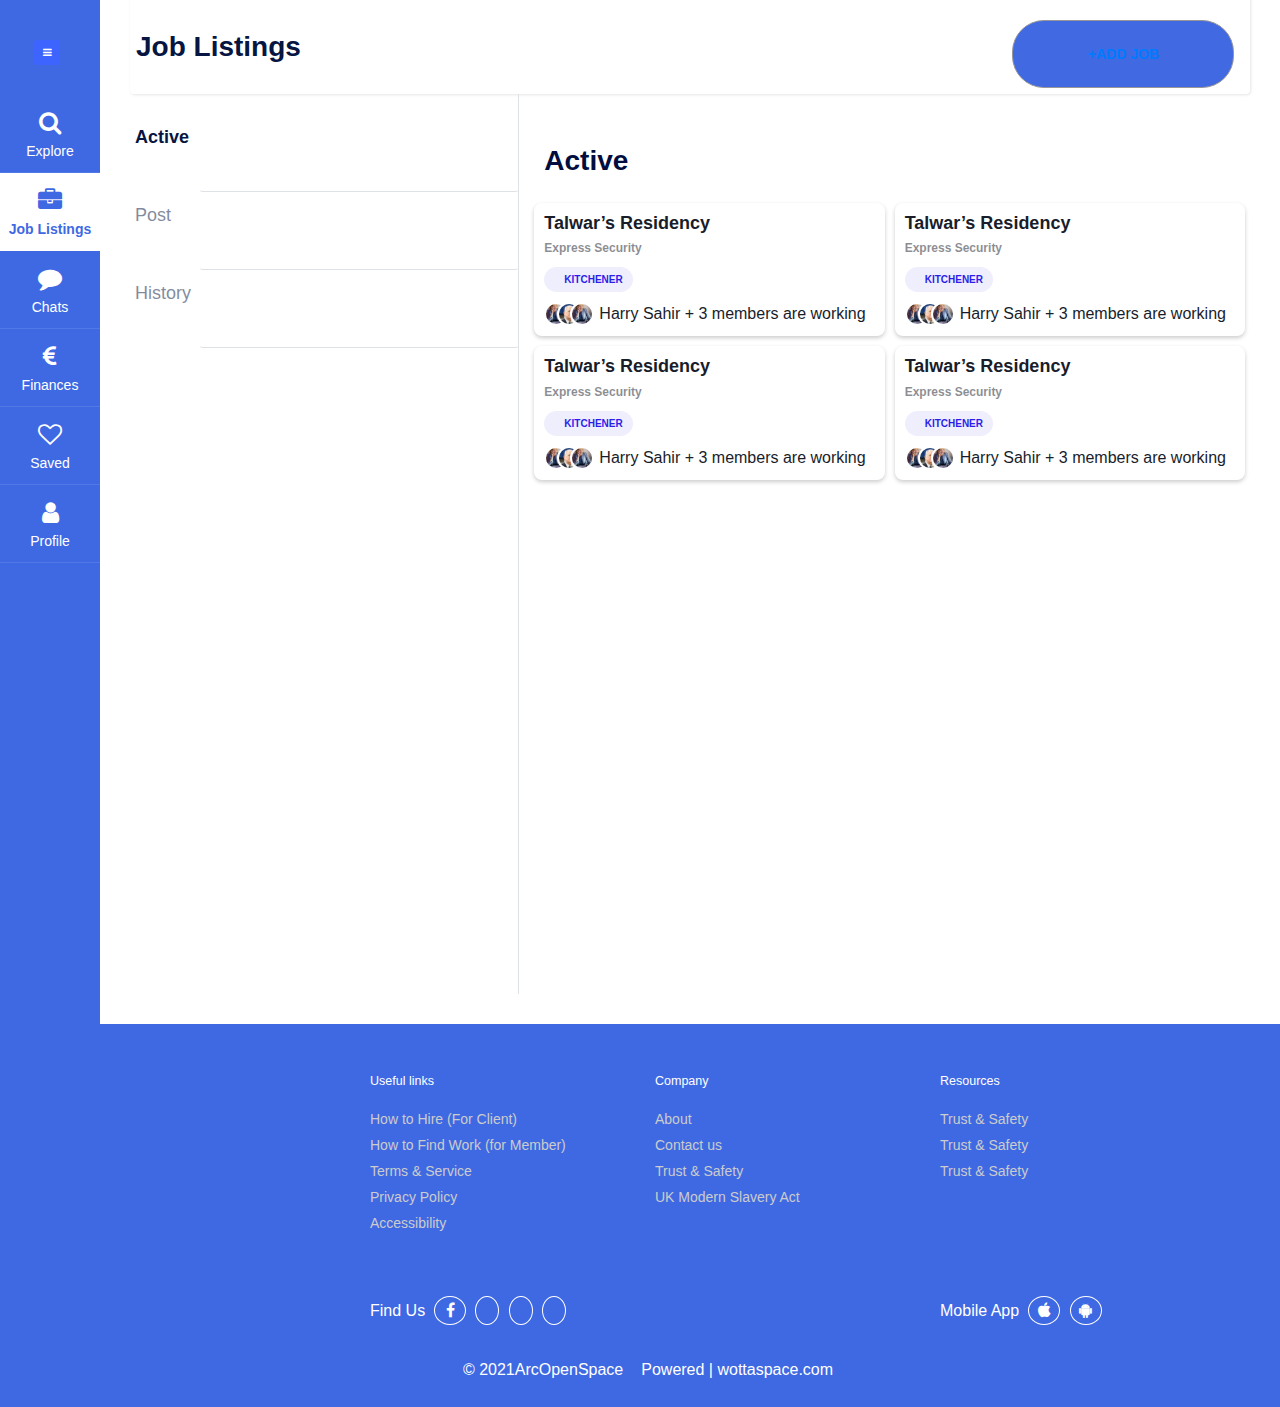
==== job-listings.html @ f81ceeb2 "Update and rename job-listings.html.html to job-listings.html" ====
<!DOCTYPE html>
<html lang="en">
  <head>
    <meta charset="utf-8" />
    <meta
      name="viewport"
      content="width=device-width, initial-scale=1, shrink-to-fit=no"
    />
    <title>Job Listings</title>

    <!-- Font awesome link -->
    <script
      src="https://kit.fontawesome.com/98e9736744.js"
      crossorigin="anonymous"
    ></script>
    <!-- Font awesome link -->

    <link
      rel="stylesheet"
      href="https://stackpath.bootstrapcdn.com/font-awesome/4.7.0/css/font-awesome.min.css"
    />
    <link rel="stylesheet" href="css/bootstrap.css" >
    <link rel="stylesheet" href="css/custom.css">
    <link rel="stylesheet" href="css/responsiveness.css">

    <link rel="stylesheet" href="css/joblisting.css" />

    <!-- Scrollbar Custom CSS -->
    <link
      rel="stylesheet"
      href="https://cdnjs.cloudflare.com/ajax/libs/malihu-custom-scrollbar-plugin/3.1.5/jquery.mCustomScrollbar.min.css"
    />
    <!-- Scrollbar Custom CSS -->

    <!-- Bootstrap CSS CDN -->
    <link
      rel="stylesheet"
      href="https://maxcdn.bootstrapcdn.com/bootstrap/3.3.7/css/bootstrap.min.css"
    />
    <!-- Bootstrap CSS CDN -->

    <!-- CAROUSEL CDN LINKS -->
    <link
      rel="stylesheet"
      href="https://stackpath.bootstrapcdn.com/bootstrap/4.1.0/css/bootstrap.min.css"
    />
    <link
      rel="stylesheet"
      href="https://stackpath.bootstrapcdn.com/font-awesome/4.7.0/css/font-awesome.min.css"
    />

    <script src="https://code.jquery.com/jquery-3.3.1.slim.min.js"></script>
    <script src="https://cdnjs.cloudflare.com/ajax/libs/popper.js/1.14.0/umd/popper.min.js"></script>
    <script src="https://stackpath.bootstrapcdn.com/bootstrap/4.1.0/js/bootstrap.min.js"></script>
    <!-- END CAROUSEL CDN LINKS -->
  </head>
  <body>
    <div class="wrapper d-flex align-items-stretch">
      <nav id="sidebar" class="active">
        <h3>
          <a href="" class="logo">
            <img src="images/Arc-Open-Space-App-logo.png" alt="" width="170"
          /></a>
        </h3>
        <!-- <h3><a href="#" class="logo"><img src="Arc-Open-Space-App-logo.png" alt="" width="170"></a> </h3>  -->

        <button
          style="margin-top: 35px"
          type="button"
          id="sidebarCollapse"
          class="btn btn-primary"
        >
          <i class="fa fa-bars"></i>
          <span class="sr-only">Toggle Menu</span>
        </button>
        <ul class="list-unstyled components mb-5">
          <li>
            <a class="nav-link" href="index.html"
              ><span><i class="fa fa-search"></i></span>Explore</a
            >
          </li>

          <li class="active">
            <a nav-link href="job-listings.html"
              ><span><i class="fa fa-briefcase"></i></span>Job Listings</a
            >
          </li>

          <li>
            <a nav-link href="#"
              ><span><i class="fa fa-comment" aria-hidden="true"></i></span
              >Chats</a
            >
          </li>

          <li>
            <a nav-link href="finances.html"
              ><span><i class="fa fa-eur" aria-hidden="true"></i></span
              >Finances</a
            >
          </li>

          <li>
            <a nav-link href="#"
              ><span><i class="fa fa-heart-o" aria-hidden="true"></i></span
              >Saved</a
            >
          </li>

          <li>
            <a nav-link href="#"
              ><span><i class="fa fa-user"></i></span>Profile</a
            >
          </li>
        </ul>
        <!-- <div class="footer">
        <p>
          Copyright &copy;
          <script>
            document.write(new Date().getFullYear());
          </script>
          All rights reserved |
          <i class="icon-heart" aria-hidden="true"></i> by
          <a href="" target="_blank"></a>
        </p>
      </div> -->
      </nav>

      <div id="content" class="p-4 p-md-5">
        <nav style=" margin-top: -40px;" class="navbar navbar-expand-lg navbar-light">
          <div class="container-fluid">

            <h2
              style="
                color: #061541;
                margin-left: -20px;
                margin-right: 80px;
                font-weight: 700;
                font-size: 28px;
                margin-top: 15px;
              "
            >
              Job Listings
            </h2>
            
          <button
          class="btn btn-primary d-inline-block d-lg-none ml-auto"
          type="button"
          
          data-toggle="collapse"
          data-target="#navbarSupportedContent"
          aria-controls="navbarSupportedContent"
          aria-expanded="false"
          aria-label="Toggle navigation"
        >
          <i class="fa fa-bars"></i>
        </button>
            
            <div class="collapse navbar-collapse" id="navbarSupportedContent">



              <ul class="nav navbar-nav ml-auto">
                
               <button type="button" class="finance-btn"><a href="page-10.html">+ADD JOB</a></button>

              </ul>
            </div>
          </div>
        </nav>

        <div class="bg-white pt-0">
          <div class="container-fluid">
            <div class="row">
              <div class="col-md-4 gutter-right_sect">
                <div
                  class="nav flex-column nav-pills"
                  id="v-pills-tab"
                  role="tablist"
                  aria-orientation="vertical"
                >
                  <a
                    class="nav-link linklist active"
                    id="v-pills-active-tab"
                    data-toggle="pill"
                    href="#v-pills-active"
                    role="tab"
                    aria-controls="v-pills-active"
                    aria-selected="true"
                  >
                    <span class="txt-1">Active</span>
                  </a>

                  <a
                    class="nav-link linklist"
                    id="v-pills-post-tab"
                    data-toggle="pill"
                    href="#v-pills-post"
                    role="tab"
                    aria-controls="v-pills-post"
                    aria-selected="false"
                  >
                    <span class="txt-2">Post</span>
                  </a>

                  <a
                    class="nav-link linklist"
                    id="v-pills-history-tab"
                    data-toggle="pill"
                    href="#v-pills-history"
                    role="tab"
                    aria-controls="v-pills-history"
                    aria-selected="false"
                  >
                    <span class="txt-3">History</span>
                  </a>
                </div>
              </div>

              <div class="col-md-8 gutter-left_sect">
                <div class="rightSect pt-5">
                  <div class="tab-content" id="v-pills-tabContent">
                    <div
                      class="tab-pane active"
                      id="v-pills-active"
                      role="tabpanel"
                      aria-labelledby="v-pills-active-tab"
                    >
                      <section style="margin-top: 20px">
                        <h2 style="margin-bottom: 20px">Active</h2>

                        <div class="row">
                          <div class="member-column member-column-2 column-left col-sm-6">
                            <div class="unpaid-card-2">
                              <div class="member-row">
                                <h4>Talwar’s Residency</h4>
                              </div>
                              <div class="member-row contract-row">
                                <p class="txt">Express Security</p>
                              </div>
                              <div class="member-row contract-row">
                                <p class="member-location-p">
                                  <span class="member-location"
                                    ><i class="fas fa-map-marker-alt"></i></span
                                  >KITCHENER
                                </p>
                              </div>

                              <div class="member-row">
                                <div class="member-photo">
                                  <div
                                    class="member-photo-1"
                                    style="background-image: url('images/member-1.jpg')"
                                  ></div>
                                  <div
                                    class="member-photo-2"
                                    style="
                                      background-image: url('images/member-2.jpg');
                                    "
                                  ></div>
                                  <div
                                    class="member-photo-3"
                                    style="background-image: url('images/member-1.jpg')"
                                  ></div>

                                  <div class="member-photo">
                                    <p>Harry Sahir + 3 members are working</p>
                                  </div>
                                </div>
                              </div>
                            </div>
                          </div>

                          <div class="member-column member-column-2 column-right col-sm-6">
                            <div class="unpaid-card-2">
                              <div class="member-row">
                                <h4>Talwar’s Residency</h4>
                              </div>
                              <div class="member-row contract-row">
                                <p class="txt">Express Security</p>
                              </div>
                              <div class="member-row contract-row">
                                <p class="member-location-p">
                                  <span class="member-location"
                                    ><i class="fas fa-map-marker-alt"></i></span
                                  >KITCHENER
                                </p>
                              </div>

                              <div class="member-row">
                                <div class="member-photo">
                                  <div
                                    class="member-photo-1"
                                    style="background-image: url('images/member-1.jpg')"
                                  ></div>
                                  <div
                                    class="member-photo-2"
                                    style="
                                      background-image: url('images/member-2.jpg');
                                    "
                                  ></div>
                                  <div
                                    class="member-photo-3"
                                    style="background-image: url('images/member-1.jpg')"
                                  ></div>

                                  <div class="member-photo">
                                    <p>Harry Sahir + 3 members are working</p>
                                  </div>
                                </div>
                              </div>
                            </div>
                          </div>
                        </div>
                      </section>

                      <section style="margin-top: 0px">
                        <div class="row">
                          <div class="member-column member-column-2 column-left col-sm-6">
                            <div class="unpaid-card-2">
                              <div class="member-row">
                                <h4>Talwar’s Residency</h4>
                              </div>
                              <div class="member-row contract-row">
                                <p class="txt">Express Security</p>
                              </div>
                              <div class="member-row contract-row">
                                <p class="member-location-p">
                                  <span class="member-location"
                                    ><i class="fas fa-map-marker-alt"></i></span
                                  >KITCHENER
                                </p>
                              </div>

                              <div class="member-row">
                                <div class="member-photo">
                                  <div
                                    class="member-photo-1"
                                    style="background-image: url('images/member-1.jpg')"
                                  ></div>
                                  <div
                                    class="member-photo-2"
                                    style="
                                      background-image: url('images/member-2.jpg');
                                    "
                                  ></div>
                                  <div
                                    class="member-photo-3"
                                    style="background-image: url('images/member-1.jpg')"
                                  ></div>

                                  <div class="member-photo">
                                    <p>Harry Sahir + 3 members are working</p>
                                  </div>
                                </div>
                              </div>
                            </div>
                          </div>

                          <div class="member-column member-column-2 column-right col-sm-6">
                            <div class="unpaid-card-2">
                              <div class="member-row">
                                <h4>Talwar’s Residency</h4>
                              </div>
                              <div class="member-row contract-row">
                                <p class="txt">Express Security</p>
                              </div>
                              <div class="member-row contract-row">
                                <p class="member-location-p">
                                  <span class="member-location"
                                    ><i class="fas fa-map-marker-alt"></i></span
                                  >KITCHENER
                                </p>
                              </div>

                              <div class="member-row">
                                <div class="member-photo">
                                  <div
                                    class="member-photo-1"
                                    style="background-image: url('images/member-1.jpg')"
                                  ></div>
                                  <div
                                    class="member-photo-2"
                                    style="
                                      background-image: url('images/member-2.jpg');
                                    "
                                  ></div>
                                  <div
                                    class="member-photo-3"
                                    style="background-image: url('images/member-1.jpg')"
                                  ></div>

                                  <div class="member-photo">
                                    <p>Harry Sahir + 3 members are working</p>
                                  </div>
                                </div>
                              </div>
                            </div>
                          </div>
                        </div>
                      </section>
                    </div>
                    <div
                      class="tab-pane"
                      id="v-pills-post"
                      role="tabpanel"
                      aria-labelledby="v-pills-post-tab"
                    >
                      <section style="margin-top: 20px">
                        <h2 style="margin-bottom: 20px">Post</h2>

                        <div class="row">
                          <div class="member-column member-column-2  col-sm-6">
                            <div class="unpaid-card-2">
                              <div class="member-row">
                                <h4>Talwar’s Residency</h4>
                              </div>
                              <div class="member-row contract-row">
                                <p class="txt">Express Security</p>
                              </div>
                              <div
                                id="member-row"
                                class="member-row contract-row"
                              >
                                <p class="member-location-p">
                                  <span class="member-location"
                                    ><i class="fas fa-map-marker-alt"></i></span
                                  >KITCHENER
                                </p>

                                <p class="member-clock-p">
                                  <span class="member-clock"
                                    ><i class="fas fa-clock"></i></span
                                  >7 DAYS LEFT
                                </p>
                              </div>

                              <div class="member-row">
                                <div class="member-photo">
                                  <div
                                    class="member-photo-1"
                                    style="background-image: url('images/member-1.jpg')"
                                  ></div>
                                  <div
                                    class="member-photo-2"
                                    style="
                                      background-image: url('images/member-2.jpg');
                                    "
                                  ></div>
                                  <div
                                    class="member-photo-3"
                                    style="background-image: url('images/member-1.jpg')"
                                  ></div>

                                  <div class="member-photo">
                                    <p>Harry Sahir + 3 members are working</p>
                                  </div>
                                </div>
                              </div>
                            </div>
                          </div>

                          <div class="member-column member-column-2  col-sm-6">
                            <div class="unpaid-card-2">
                              <div class="member-row">
                                <h4>Talwar’s Residency</h4>
                              </div>
                              <div class="member-row contract-row">
                                <p class="txt">Express Security</p>
                              </div>
                              <div
                                id="member-row"
                                class="member-row contract-row"
                              >
                                <p class="member-location-p">
                                  <span class="member-location"
                                    ><i class="fas fa-map-marker-alt"></i></span
                                  >KITCHENER
                                </p>

                                <p class="member-clock-p">
                                  <span class="member-clock"
                                    ><i class="fas fa-clock"></i></span
                                  >7 DAYS LEFT
                                </p>
                              </div>

                              <div class="member-row">
                                <div class="member-photo">
                                  <div
                                    class="member-photo-1"
                                    style="background-image: url('images/member-1.jpg')"
                                  ></div>
                                  <div
                                    class="member-photo-2"
                                    style="
                                      background-image: url('images/member-2.jpg');
                                    "
                                  ></div>
                                  <div
                                    class="member-photo-3"
                                    style="background-image: url('images/member-1.jpg')"
                                  ></div>

                                  <div class="member-photo">
                                    <p>Harry Sahir + 3 members are working</p>
                                  </div>
                                </div>
                              </div>
                            </div>
                          </div>
                        </div>
                      </section>

                      <section style="margin-top: 0px">
                        <div class="row">
                          <div class="member-column member-column-2 col-sm-6">
                            <div class="unpaid-card-2">
                              <div class="member-row">
                                <h4>Talwar’s Residency</h4>
                              </div>
                              <div class="member-row contract-row">
                                <p class="txt">Express Security</p>
                              </div>
                              <div
                                id="member-row"
                                class="member-row contract-row"
                              >
                                <p class="member-location-p">
                                  <span class="member-location"
                                    ><i class="fas fa-map-marker-alt"></i></span
                                  >KITCHENER
                                </p>

                                <p class="member-clock-p">
                                  <span class="member-clock"
                                    ><i class="fas fa-clock"></i></span
                                  >7 DAYS LEFT
                                </p>
                              </div>

                              <div class="member-row">
                                <div class="member-photo">
                                  <div
                                    class="member-photo-1"
                                    style="background-image: url('images/member-1.jpg')"
                                  ></div>
                                  <div
                                    class="member-photo-2"
                                    style="
                                      background-image: url('images/member-2.jpg');
                                    "
                                  ></div>
                                  <div
                                    class="member-photo-3"
                                    style="background-image: url('images/member-1.jpg')"
                                  ></div>

                                  <div class="member-photo">
                                    <p>Harry Sahir + 3 members are working</p>
                                  </div>
                                </div>
                              </div>
                            </div>
                          </div>

                          <div class="member-column member-column-2 col-sm-6">
                            <div class="unpaid-card-2">
                              <div class="member-row">
                                <h4>Talwar’s Residency</h4>
                              </div>
                              <div class="member-row contract-row">
                                <p class="txt">Express Security</p>
                              </div>
                              <div
                                id="member-row"
                                class="member-row contract-row"
                              >
                                <p class="member-location-p">
                                  <span class="member-location"
                                    ><i class="fas fa-map-marker-alt"></i></span
                                  >KITCHENER
                                </p>

                                <p class="member-clock-p">
                                  <span class="member-clock"
                                    ><i class="fas fa-clock"></i></span
                                  >7 DAYS LEFT
                                </p>
                              </div>

                              <div class="member-row">
                                <div class="member-photo">
                                  <div
                                    class="member-photo-1"
                                    style="background-image: url('images/member-1.jpg')"
                                  ></div>
                                  <div
                                    class="member-photo-2"
                                    style="
                                      background-image: url('images/member-2.jpg');
                                    "
                                  ></div>
                                  <div
                                    class="member-photo-3"
                                    style="background-image: url('images/member-1.jpg')"
                                  ></div>

                                  <div class="member-photo">
                                    <p>Harry Sahir + 3 members are working</p>
                                  </div>
                                </div>
                              </div>
                            </div>
                          </div>
                        </div>
                      </section>
                    </div>
                    <div
                      class="tab-pane"
                      id="v-pills-history"
                      role="tabpanel"
                      aria-labelledby="v-pills-history-tab"
                    >
                      <section style="margin-top: 20px">
                        <h2 style="margin-bottom: 20px">History</h2>

                        <div class="row">
                          <div class="member-column member-column-2 col-sm-6">
                            <div class="unpaid-card-2">
                              <div class="member-row contract-row">
                                <p class="txt-completed">COMPLETED</p>
                              </div>
                              <div class="member-row">
                                <h4>Talwar’s Residency</h4>
                                <p class="txt-money">£440</p>
                              </div>
                              <div class="member-row contract-row">
                                <p class="txt">Express Security</p>
                              </div>
                              <div
                                id="member-row"
                                class="member-row contract-row"
                              >
                                <p class="member-location-p">
                                  <span class="member-location"
                                    ><i class="fas fa-map-marker-alt"></i></span
                                  >KITCHENER
                                </p>
                              </div>

                              <div class="member-row">
                                <div class="member-photo">
                                  <div
                                    class="member-photo-1"
                                    style="background-image: url('images/member-1.jpg')"
                                  ></div>
                                  <div
                                    class="member-photo-2"
                                    style="
                                      background-image: url('images/member-2.jpg');
                                    "
                                  ></div>
                                  <div
                                    class="member-photo-3"
                                    style="background-image: url('images/member-1.jpg')"
                                  ></div>

                                  <div class="member-photo">
                                    <p>Harry Sahir + 3 members are working</p>
                                  </div>
                                </div>
                              </div>
                            </div>
                          </div>

                          <div class="member-column member-column-2 col-sm-6">
                            <div class="unpaid-card-2">
                              <div class="member-row contract-row">
                                <p class="txt-completed">COMPLETED</p>
                              </div>
                              <div class="member-row">
                                <h4>Talwar’s Residency</h4>
                                <p class="txt-money">£440</p>
                              </div>
                              <div class="member-row contract-row">
                                <p class="txt">Express Security</p>
                              </div>
                              <div
                                id="member-row"
                                class="member-row contract-row"
                              >
                                <p class="member-location-p">
                                  <span class="member-location"
                                    ><i class="fas fa-map-marker-alt"></i></span
                                  >KITCHENER
                                </p>
                              </div>

                              <div class="member-row">
                                <div class="member-photo">
                                  <div
                                    class="member-photo-1"
                                    style="background-image: url('images/member-1.jpg')"
                                  ></div>
                                  <div
                                    class="member-photo-2"
                                    style="
                                      background-image: url('images/member-2.jpg');
                                    "
                                  ></div>
                                  <div
                                    class="member-photo-3"
                                    style="background-image: url('images/member-1.jpg')"
                                  ></div>

                                  <div class="member-photo">
                                    <p>Harry Sahir + 3 members are working</p>
                                  </div>
                                </div>
                              </div>
                            </div>
                          </div>
                        </div>
                      </section>

                      <section style="margin-top: 0px">
                        <div class="row">
                          <div class="member-column member-column-2 col-sm-6">
                            <div class="unpaid-card-2">
                              <div class="member-row contract-row">
                                <p class="txt-completed">COMPLETED</p>
                              </div>
                              <div class="member-row">
                                <h4>Talwar’s Residency</h4>
                                <p class="txt-money">£440</p>
                              </div>
                              <div class="member-row contract-row">
                                <p class="txt">Express Security</p>
                              </div>
                              <div
                                id="member-row"
                                class="member-row contract-row"
                              >
                                <p class="member-location-p">
                                  <span class="member-location"
                                    ><i class="fas fa-map-marker-alt"></i></span
                                  >KITCHENER
                                </p>
                              </div>

                              <div class="member-row">
                                <div class="member-photo">
                                  <div
                                    class="member-photo-1"
                                    style="background-image: url('images/member-1.jpg')"
                                  ></div>
                                  <div
                                    class="member-photo-2"
                                    style="
                                      background-image: url('images/member-2.jpg');
                                    "
                                  ></div>
                                  <div
                                    class="member-photo-3"
                                    style="background-image: url('images/member-1.jpg')"
                                  ></div>

                                  <div class="member-photo">
                                    <p>Harry Sahir + 3 members are working</p>
                                  </div>
                                </div>
                              </div>
                            </div>
                          </div>

                          <div class="member-column member-column-2 col-sm-6">
                            <div class="unpaid-card-2">
                              <div class="member-row contract-row">
                                <p class="txt-completed">COMPLETED</p>
                              </div>
                              <div class="member-row">
                                <h4>Talwar’s Residency</h4>
                                <p class="txt-money">£440</p>
                              </div>
                              <div class="member-row contract-row">
                                <p class="txt">Express Security</p>
                              </div>
                              <div
                                id="member-row"
                                class="member-row contract-row"
                              >
                                <p class="member-location-p">
                                  <span class="member-location"
                                    ><i class="fas fa-map-marker-alt"></i></span
                                  >KITCHENER
                                </p>
                              </div>

                              <div class="member-row">
                                <div class="member-photo">
                                  <div
                                    class="member-photo-1"
                                    style="background-image: url('images/member-1.jpg')"
                                  ></div>
                                  <div
                                    class="member-photo-2"
                                    style="
                                      background-image: url('images/member-2.jpg');
                                    "
                                  ></div>
                                  <div
                                    class="member-photo-3"
                                    style="background-image: url('images/member-1.jpg')"
                                  ></div>

                                  <div class="member-photo">
                                    <p>Harry Sahir + 3 members are working</p>
                                  </div>
                                </div>
                              </div>
                            </div>
                          </div>
                        </div>
                      </section>
                    </div>
                  </div>
                </div>
              </div>
            </div>
          </div>
        </div>
      </div>
    </div>

    <!--footer starts from here-->
    <footer class="footer">
      <div class="container bottom_border mb-5">
        <div class="row">
          <div class="col-sm-3"></div>

          <div class="col-sm-3">
            <!-- <div class="col-sm-4 col-md col-6 col"> -->
            <h5 class="headin5_amrc col_white_amrc pt2">Useful links</h5>
            <!--headin5_amrc-->
            <ul class="footer_ul_amrc">
              <li><a href="#">How to Hire (For Client)</a></li>
              <li><a href="#">How to Find Work (for Member)</a></li>
              <li><a href="#">Terms & Service</a></li>
              <li><a href="#">Privacy Policy</a></li>
              <li><a href="#">Accessibility</a></li>
            </ul>
            <!--footer_ul_amrc ends here-->
          </div>

          <div class="col-sm-3">
            <!-- <div class="col-sm-4 col-md col-6 col"> -->
            <h5 class="headin5_amrc col_white_amrc pt2">Company</h5>
            <!--headin5_amrc-->
            <ul class="footer_ul_amrc">
              <li><a href="#">About</a></li>
              <li>
                <a href="#">Contact us</a>
              </li>
              <li><a href="#">Trust & Safety</a></li>
              <li><a href="#">UK Modern Slavery Act</a></li>
            </ul>
            <!--footer_ul_amrc ends here-->
          </div>

          <div class="col-sm-3">
            <!-- <div class="col-sm-4 col-md col-12 col"> -->
            <h5 class="headin5_amrc col_white_amrc pt2">Resources</h5>
            <!--headin5_amrc ends here-->

            <ul class="footer_ul_amrc">
              <li><a href="#">Trust & Safety</a></li>

              <li><a href="#">Trust & Safety</a></li>
              <li><a href="#">Trust & Safety</a></li>
            </ul>
            <!--footer_ul2_amrc ends here-->
          </div>
        </div>
      </div>

      <div class="container bottom_border">
        <div class="row">
          <div class="col-sm-3"></div>
          <!-- <div class="footer-flex "> -->
          <div class="col-sm-3">
            <!-- <h5 class="headin5_amrc col_white_amrc pt2">Find Us</h5> -->

            <ul class="social_footer_ul_amrc">
              <li>Find Us</li>
              <li>
                <a href="#"><i class="fa fa-facebook-f"></i></a>
              </li>
              <li>
                <a href="#"><i class="fab fa-twitter"></i></a>
              </li>
              <li>
                <a href="#"><i class="fab fa-linkedin"></i></a>
              </li>
              <li>
                <a href="#"><i class="fab fa-instagram"></i></a>
              </li>
            </ul>
            <!--foote_bottom_ul_amrc ends here-->
          </div>

          <div class="col-sm-3">
            <!-- <h5 class="headin5_amrc col_white_amrc pt2">Company</h5>

        <ul class="social_footer_ul">
          <li> Mobile App
          </li>
            <li><a href="#"><i class="fa fa-apple"></i></a></li>
            <li><a href="#"><i class="fa fa-android"></i></a></li>
          </ul> -->
          </div>

          <div class="col-sm-3">
            <!-- <h5 class="headin5_amrc col_white_amrc pt2">Mobile App</h5> -->

            <ul class="social_footer_ul_amrc">
              <li>Mobile App</li>
              <li>
                <a href="#"><i class="fa fa-apple"></i></a>
              </li>
              <li>
                <a href="#"><i class="fa fa-android"></i></a>
              </li>
            </ul>
          </div>

          <!-- </div> -->

          <!--social_footer_ul ends here-->
        </div>
      </div>

      <div class="container">
        <!--foote_bottom_ul_amrc ends here-->

        <ul class="social_footer_ul">
          <li>© 2021ArcOpenSpace</li>
          <li>
            <a href="wottaspace.com"> Powered | wottaspace.com </a>
          </li>
          <li>
            <a href="wottaspace.com"
              ><img src="Arc-Open-Space-App-logo.png" alt="" width="170"
            /></a>
          </li>
        </ul>
        <!--social_footer_ul ends here-->
      </div>
    </footer>

    <script src="js/jquery.min.js"></script>
    <script src="js/popper.js"></script>
    <script src="js/bootstrap.min.js"></script>
    <script src="js/script.js"></script>
  </body>
</html>
---- css/custom.css ----
/* General styles */

body {
  background: #fafafa;
  font-family: -apple-system, BlinkMacSystemFont, "Segoe UI", "Roboto", "Oxygen",
    "Ubuntu", "Cantarell", "Fira Sans", "Droid Sans", "Helvetica Neue",
    sans-serif;
}

#sidebar ul.components {
  margin-top: 120px;
}

#sidebar.active ul {
  margin-top: 30px;
}

#sidebar ul li a:hover {
  color: #3f69e3 !important;
  background: #fff !important;
}

.logo {
  position: absolute;
  left: 0px;
  top: 24px;
  visibility: hidden;
  transition: opacity 0.45s ease-in-out;
}

#sidebar button {
  float: right;
  margin-right: 6px;
}

#sidebar.active button {
  float: none !important;
}

#content.active {
  width: 100%;
}

.top-btn {
  border-radius: 5px;
  border: none;
  padding: 5px 10px;
  color: #c0c2c8;
  background-color: #fff;
  box-shadow: 0 4px 8px 0 #f1f1f1;
  font-size: 1.3em;
}

.top-btn > span {
  margin-right: 8px;
}

.search-input {
  border-radius: 20px;
  border: 1px solid #e3e9fa;
  width: 400px;
  padding: 5px;
  outline: none;
  color: #c0c2c8;
  background-color: #fff;
  margin-left: 150px !important;
}

.search-input {
  padding-left: 40px;
  font-size: 1.3em;
}

.input-list {
  position: relative;
}

.input-list i {
  position: absolute;
  left: 160px;
  top: 8px;
  font-size: 16px;
  color: #c0c2c8;
}

/* ----------------------------------------------- 
            COLUMN STYLING
------------------------------------------------ */

/* Float four columns side by side */
.column {
  float: left;
  width: 25%;
  padding: 0 10px;
}

/* Remove extra left and right margins, due to padding */
.row {
  margin: 0 -5px;
}

/* Clear floats after the columns */
.row:after {
  content: "";
  display: table;
  clear: both;
}

/* Style the cards */
.card {
  color: white;
  box-shadow: 0 4px 8px 0 rgba(0, 0, 0, 0.2);
  padding: 10px;
  border-radius: 10px !important;
}

.card-2 {
  border-radius: 8px;
  box-shadow: 0 4px 8px 0 rgba(0, 0, 0, 0.1);
  background-color: #fff;
  padding: 10px;
  display: flex;
  justify-content: space-between;
  align-items: center;
}

.card-bg-1 {
  background-size: cover;
  background-position: center;
  background-blend-mode: multiply;
  color: transparent;
  /* transition: all 0.3s ease; */
  margin-right: 10px;
}

.column-2,
.column-3 {
  float: left;
  width: 30%;
  padding: 10px 10px;
}

.txt {
  font-size: 10px;
  color: #191d2a;
  font-weight: 700;
  opacity: 50%;
  text-align: left;
}

.box-images {
  border-radius: 50px;
  margin-right: 10px;
}

.btn-card-1 {
  border-radius: 15px;
  border: none;
  width: 98px;
  padding: 5px 0;
  color: white;
  font-size: 10px;
  margin-left: auto;
  background-color: #7c19cb;
}

.btn-card-2 {
  border-radius: 15px;
  border: none;
  width: 98px;
  padding: 5px 0;
  color: white;
  font-size: 10px;
  background-color: #ff72a2;
  display: block;
  margin-left: auto;
}

.btn-card-3 {
  border-radius: 15px;
  border: none;
  width: 98px;
  padding: 5px 0;
  color: white;
  font-size: 10px;
  background-color: #72bfff;
  display: block;
  margin-left: auto;
}

.btn-card-4 {
  border-radius: 15px;
  border: none;
  width: 98px;
  padding: 5px 0;
  color: white;
  font-size: 10px;
  background-color: #ff9c72;
  display: block;
  margin-left: auto;
}

.card-2-btn {
  border-radius: 50px;
  padding: 5px 8px;
  border: 1px solid #c0c2c8;
  color: #c0c2c8;
}

.card-details i {
  font-size: 10px;
  color: #ffbc53;
}

.card-details .no-fill {
  color: #c0c2c8;
}

.card-profile {
  display: flex;
  align-items: center;
}

.card-2 .para-txt {
  color: #8c8e94;
  font-size: 12px;
  margin-bottom: 0;
}

.card-2 p .span-txt {
  font-size: 12px;
  color: #3f69e3;
  font-weight: 600;
}

.card-profile .card-details p {
  margin-bottom: 0;
  font-weight: 700;
  font-size: 16px;
}

.card-location-p {
  text-transform: uppercase;
  font-size: 10px;
  margin-bottom: 40px;
}

.card-details > p,
.card-location-p {
  color: white;
}

.card-2 .card-profile .card-details p {
  font-size: 16px;
  color: #191d2a;
  font-weight: 700;
}

.card-location {
  margin-right: 15px;
  font-size: 10px;
}

.profile-photo {
  border-radius: 50%;
  height: 40px;
  width: 40px;
  background-size: cover;
  background-position: center;
  background-blend-mode: multiply;
  color: transparent;
  /* transition: all 0.3s ease; */
  margin-right: 10px;
}



/* Modal styles for filter and location button starts */

.modal {
  overflow: auto !important;
}

.modal-contents {
  background: #4169e205;
}

.modal-header {
  display: flex !important;
  justify-content: space-between !important;
  flex-direction: row-reverse !important;
  margin-top: 20px;
  border-bottom: none !important;
}

.modal-header .modal-title {
  color: #1a1e2b;
  font-weight: 700;
  font-size: 20px;
}

.modal-header #filterModalLongTitle {
  margin-left: -250px !important;
}

.modal-header #locationModalLongTitle {
  margin-left: -200px !important;
}

.modal-header #close {
  color: #1a1e2b !important;
  margin-top: -8px !important;
  margin-left: -230px !important;
  width: 11.41px;
  height: 19.89px;
  font-size: 30px;
}

.modal-header .close {
  color: #1a1e2b !important;
  margin-top: -8px !important;
  margin-left: -280px !important;
  width: 11.41px;
  height: 19.89px;
  font-size: 30px;
}

.modal-p {
  margin-top: 20px;
  font-weight: 700;
  color: #191d2a;
  font-size: 10px;
  opacity: 50%;
  text-transform: uppercase;
}

.modal-icons {
  display: flex;
  margin-top: 8px;
}

.modal-icons input[type="checkbox"] {
  margin-right: 5px;
  cursor: pointer;
}
.modal-icons i {
  font-size: 10px;
  color: #ffbc53;
  margin-top: 5px;
  padding-right: 5px;
}

.modal-icons .no-fill {
  font-size: 10px;
  color: #000000;
  opacity: 20%;
}

.modal-icons span {
  margin-top: -2px;
  font-size: 16px;
  color: #191d2a;
  font-weight: 400;
}

.explore-modal-input {
  border-radius: 20px;
  border: 1px solid #e3e9fa;
  width: 360px;
  height: 48px;
  outline: none;
  color: #191d2a;
  opacity: 50%;
  background-color: #fff;
  padding-left: 60px;
  padding-top: 16px;
  padding-bottom: 16px;
  font-size: 16px;
  margin-top: 24px;
}

.modal-input {
  position: relative;
}

.modal-input i {
  position: absolute;
  left: 40px;
  top: 40px;
  font-size: 18px;
  color: #191d2a;
  opacity: 50%;
}

#modal-filter-button {
  margin-top: 100px;
  margin-bottom: 16px;
  background-color: #f5f7fd;
}

#modal-location-button {
  margin-top: 16px;
  margin-bottom: 16px;
  background-color: #f5f7fd;
}

.btn-done {
  background-color: #f5f7fd;
  box-shadow: 0 2px 4px 0 #00000023;
  color: #4169e2;
  border: 1px solid #4169e2;
  border-radius: 24px;
  padding: 16px 142.5px 15px 142.5px;
  font-size: 12px;
  font-weight: 700;
  margin-top: 10px;
  letter-spacing: 2px;
}

/* Modal styles for filter and location button ends */

/* Responsive columns */
@media screen and (max-width: 800px) {
  .column {
    width: 100%;
    display: inline;
    margin-bottom: 20px;
  }
}

/*footer styes*/

.col_white_amrc {
  color: #fff;
}
footer {
  width: 100%;
  background-color: #3f69e3;
  min-height: 250px;
  padding: 10px 0px 25px 0px;
  /* display: block; */
}
.pt2 {
  padding-top: 40px;
  margin-bottom: 20px;
}
footer p {
  font-size: 13px;
  color: #ccc;
  padding-bottom: 0px;
  margin-bottom: 8px;
}
.mb10 {
  padding-bottom: 15px;
}
.footer_ul_amrc {
  margin: 0px;
  list-style-type: none;
  font-size: 14px;
  padding: 0px 0px 10px 0px;
}
.footer_ul_amrc li {
  padding: 0px 0px 5px 0px;
}
.footer_ul_amrc li a {
  color: #ccc;
}
.footer_ul_amrc li a:hover {
  color: #fff;
  text-decoration: none;
}
.fleft {
  float: left;
}
.padding-right {
  padding-right: 10px;
}

.footer_ul2_amrc {
  margin: 0px;
  list-style-type: none;
  padding: 0px;
}
.footer_ul2_amrc li p {
  display: table;
}
.footer_ul2_amrc li a:hover {
  text-decoration: none;
}
.footer_ul2_amrc li i {
  margin-top: 5px;
}

/* .bottom_border {
  border-bottom: 1px solid #ccc;
  padding-bottom: 20px;
} */
.foote_bottom_ul_amrc {
  list-style-type: none;
  padding: 0px;
  display: table;
  margin-top: 10px;
  margin-right: auto;
  margin-bottom: 10px;
  margin-left: auto;
}
.foote_bottom_ul_amrc li {
  display: inline;
}
.foote_bottom_ul_amrc li a {
  color: #999;
  margin: 0 12px;
}
/* ---------------- */
.social_footer_ul_1 {
  display: table;
  margin: 15px 0 0 0;
  list-style-type: none;
}

.social_footer_ul_1 li {
  padding-left: 2px;
  padding-top: 10px;
  float: left;
}

.social_footer_ul_1 li a {
  color: #fff;
  border: 1px solid #fff;
  padding: 8px;
  border-radius: 50%;
}

.social_footer_ul_1 li a i {
  font-size: 1.8em;
}
/* --------------- */

.social_footer_ul {
  display: table;
  margin: 15px auto 0 auto;
  list-style-type: none;
}
.social_footer_ul li {
  color: #fff;
  font-size: 16px;
  padding-left: 10px;
  padding-top: 10px;
  float: left;
}
.social_footer_ul li a {
  color: #fff;
  padding: 8px;
}
.social_footer_ul li i {
  width: 20px;
  height: 20px;
  text-align: center;
}

/* ----------------- */

.footer-flex {
  display: flex;
  justify-content: space-between;
  margin-top: 10px;
}

.social_footer_ul_amrc {
  margin: 0px;
  list-style-type: none;
  font-size: 14px;
  padding: 0px 0px 10px 0px;
  margin-top: 20px;
}
.social_footer_ul_amrc li {
  display: inline;
  color: #fff;
  font-size: 16px;
  padding: 10px 0px 0px 0px;
  margin-right: 5px;
}
.social_footer_ul_amrc li a {
  border: 1px solid #fff;
  padding: 5px;
  border-radius: 50%;
  color: #fff;
}
.social_footer_ul_amrc li a:hover {
  color: #fff;
  text-decoration: none;
}

.social_footer_ul_amrc li i {
  width: 20px;
  height: 20px;
  text-align: center;
}
---- css/responsiveness.css ----
/* ====================GENERAL======================== */

@media (min-width: 1025px) and (max-width: 1280px) {
  
  /* CSS */
  
}

/* 
  #Device = Tablets, Ipads (portrait)
  #Screen = B/w 768px to 1024px
*/

@media (min-width: 768px) and (max-width: 1023px) {
  
  #sidebar ul li.active > a {
    font-size: 12px;
    font-weight: bold;
    background: #fff;
    color: #3f69e3;
  }
  #sidebar .logo {
    display: none;
  }

  
}

/* 
  #Device = Tablets, Ipads (landscape)
  #Screen = B/w 768px to 1024px
*/

@media (min-width: 768px) and (max-width: 1024px) and (orientation: landscape) {
  
  /* #sidebar ul li.active > a {
    font-size: 14px;
    font-weight: bold;
    background: #fff;
    color: #3f69e3;
  }
  #sidebar .logo {
    display: none;
  }
  */
} 

/* 
  #Device = Low Resolution Tablets, Mobiles (Landscape)
  #Screen = B/w 481px to 767px
*/

@media (min-width: 481px) and (max-width: 767px) {
  
  #sidebar ul li.active > a {
    font-size: 12px;
    font-weight: bold;
    background: #fff;
    color: #3f69e3;
  }
  #sidebar .logo {
    display: none;
  }
  
}

/* 
  #Device = Most of the Smartphones Mobiles (Portrait)
  #Screen = B/w 320px to 479px
*/

@media (min-width: 320px) and (max-width: 480px) {
  
  #sidebar ul li.active > a {
    font-size: 12px;
    font-weight: bold;
    background: #fff;
    color: #3f69e3;
  }
  #sidebar .logo {
    display: none;
  }

  
}

@media (min-width: 320px) and (max-width: 360px) {
    
  #sidebar ul li.active > a {
    font-size: 12px;
    font-weight: bold;
    background: #fff;
    color: #3f69e3;
  }
  #sidebar .logo {
    display: none;
  }

}

@media (min-width: 200px) and (max-width: 280px) {
  #sidebar ul li.active > a {
    font-size: 12px;
    font-weight: bold;
    background: #fff;
    color: #3f69e3;
  }
  #sidebar .logo {
    display: none;
  }

}


/* =========================EXPLORE PAGE============================== */

/*  #Device = Desktops #Screen = 1281px to higher resolution desktops */
@media (min-width: 1281px) {
  
    /* CSS */
    
  }
  
  /*  #Device = Laptops, Desktops #Screen = B/w 1025px to 1280px */
  @media (min-width: 1025px) and (max-width: 1280px) {
  
  }
  
  
  
  /* #Device = Tablets, I-pads (portrait) #Screen = B/w 768px to 1024px */
  @media (min-width: 768px) and (max-width: 1024px) {
    
  
    .collapse ul {
      padding-left: 5px;
    }
  
    .top-btn {
      /* margin-top: 5px;
      margin-bottom: 5px; */
      margin-right: -5px;
    }
  
    .search-input {
  
      margin-left: 0px !important;
      margin-right: 0px !important;
      width: 300px !important;
    }
  
    .search-input {
      padding-left: 40px;
      font-size: 1.3em;
    }
  
    .input-list {
      position: relative;
    }
  
    .input-list i {
      position: absolute;
      left: 15px;
      top: 8px;
      font-size: 16px;
      color: #c0c2c8;
    }
   
     /* Responsiveness for Modal styles = filter and location */
  
     .explore-modal-input {
     width: 200px !important;
     height: 48px;
     margin-left: -12px;
   }
   .modal-header #locationModalLongTitle {
     margin-left: -20px !important;
   }
   .modal-header #close {
     margin-left: -50px !important;
   }
   .modal-header #filterModalLongTitle {
     margin-left: -70px !important;
   }
   .modal-header .close {
     margin-left: -100px !important;
   }
   
   .btn-done {
    padding: 16px 71.5px 15px 71.5px;
  }
  }
  
  
  
  /*  #Device = Tablets, I-pads (landscape)  #Screen = B/w 768px to 1024px */
  @media (min-width: 768px) and (max-width: 1024px) and (orientation: landscape) {
    
  
  
    .collapse ul {
      padding-left: 5px;
    }
  
    .top-btn {
      margin-top: 5px;
      margin-bottom: 5px;
      margin-right: 0px;
    }
  
    .search-input {
      margin-left: 0px !important;
      margin-right: 0px !important;
      width: 380px !important;
    }
  
    .search-input {
      padding-left: 40px;
      font-size: 1.3em;
    }
  
    .input-list {
      position: relative;
    }
  
    .input-list i {
      position: absolute;
      left: 15px;
      top: 8px;
      font-size: 16px;
      color: #c0c2c8;
    }
   
     /* Responsiveness for Modal styles = filter and location starts */
  
     .explore-modal-input {
      width: 230px !important;
      height: 48px;
    }
    .modal-header #locationModalLongTitle {
      margin-left: -80px !important;
    }
    .modal-header #close {
      margin-left: -120px !important;
    }
    .modal-header #filterModalLongTitle {
      margin-left: -100px !important;
    }
    .modal-header .close {
      margin-left: -120px !important;
    }
    
    
  }
  
  
  
  /* #Device = Low Resolution Tablets, Mobiles (Landscape)   #Screen = B/w 481px to 767px */
  @media (min-width: 481px) and (max-width: 767px) {
    
  
  
    .collapse ul {
      padding-left: 5px;
    }
  
    .top-btn {
      margin-top: 5px;
      margin-bottom: 5px;
      margin-right: 0px;
    }
  
    .search-input {
      margin-left: 0px !important;
      margin-right: 0px !important;
      width: 280px !important;
    }
  
    .search-input {
      padding-left: 40px;
      font-size: 1.3em;
    }
  
    .input-list {
      position: relative;
    }
  
    .input-list i {
      position: absolute;
      left: 15px;
      top: 8px;
      font-size: 16px;
      color: #c0c2c8;
    }
  
     /* Responsiveness for Modal styles = filter and location */
  
     .explore-modal-input {
      width: 340px !important;
      height: 48px;
    }
    .modal-header #locationModalLongTitle {
      margin-left: -200px !important;
    }
    .modal-header #close {
      margin-left: -230px !important;
    }
    .modal-header #filterModalLongTitle {
      margin-left: -240px !important;
    }
    .modal-header .close {
      margin-left: -280px !important;
    }
    
   
    
  }
  
  
  /* #Device = Most of the Smartphones Mobiles (Portrait)  #Screen = B/w 320px to 479px */
  @media (min-width: 320px) and (max-width: 480px) {
    
  
    .collapse ul {
      padding-left: 5px;
    }
  
    .top-btn {
      margin-top: 5px;
      margin-bottom: 5px;
      margin-right: 0px;
    }
  
    .search-input {
      margin-left: 0px !important;
      margin-right: 0px !important;
      width: 280px !important;
    }
  
    .search-input {
      padding-left: 40px;
      font-size: 1.3em;
    }
  
    .input-list {
      position: relative;
    }
  
    .input-list i {
      position: absolute;
      left: 15px;
      top: 8px;
      font-size: 16px;
      color: #c0c2c8;
    }
  
  
    /* Responsiveness for Modal styles = filter and location */
  
    .explore-modal-input {
      width: 300px !important;
      height: 48px;
    }
    .modal-header #locationModalLongTitle {
      margin-left: -120px !important;
    }
    .modal-header #close {
      margin-left: -180px !important;
    }
    .modal-header #filterModalLongTitle {
      margin-left: -180px !important;
    }
    .modal-header .close {
      margin-left: -210px !important;
    }
    
  }
  
  
  /* #Devices = Most of the Smartphones Mobiles (Portrait)  #Screen = B/w 320px to 479px */
  @media (min-width: 320px) and (max-width: 360px) {
  
    .collapse ul {
      padding-left: 5px;
    }
  
    .top-btn {
      margin-top: 5px;
      margin-bottom: 5px;
      margin-right: 0px;
    }
  
    .search-input {
      margin-left: 0px !important;
      margin-right: 0px !important;
      width: 280px !important;
    }
  
    .search-input {
      padding-left: 40px;
      font-size: 1.3em;
    }
  
    .input-list {
      position: relative;
    }
  
    .input-list i {
      position: absolute;
      left: 15px;
      top: 8px;
      font-size: 16px;
      color: #c0c2c8;
    }
  
  
    /* Responsiveness for Modal styles = filter and location */
  
    .explore-modal-input {
      width: 280px !important;
      height: 48px;
      margin-left: -10px;
    }
    .modal-header #locationModalLongTitle {
      margin-left: -120px !important;
    }
    .modal-header #close {
      margin-left: -180px !important;
    }
    .modal-header #filterModalLongTitle {
      margin-left: -180px !important;
    }
    .modal-header .close {
      margin-left: -210px !important;
    }
    
  }
  
  /* #Devices = Most of the Smartphones Mobiles (Portrait)  #Screen = B/w 200px to 280px */
  @media (min-width: 200px) and (max-width: 280px) {
  
    .collapse ul {
      padding-left: 5px;
    }
  
    .top-btn {
      margin-top: 5px;
      margin-bottom: 5px;
      margin-right: 0px;
    }
  
    .search-input {
      margin-left: 0px !important;
      margin-right: 0px !important;
      width: 200px !important;
    }
  
    .search-input {
      padding-left: 40px;
      font-size: 1.3em;
    }
  
    .input-list {
      position: relative;
    }
  
    .input-list i {
      position: absolute;
      left: 15px;
      top: 8px;
      font-size: 16px;
      color: #c0c2c8;
    }
  
  
    /* Responsiveness for Modal styles = filter and location */
  
    .explore-modal-input {
      width: 200px !important;
      height: 48px;
      margin-left: -10px;
    }
    .modal-header #locationModalLongTitle {
      margin-left: -80px !important;
    }
    .modal-header #close {
      margin-left: -120px !important;
    }
    .modal-header #filterModalLongTitle {
      margin-left: -80px !important;
    }
    .modal-header .close {
      margin-left: -120px !important;
    }
  
    .btn-done {
      padding: 8px 71.5px 7.5px 71.5px;
    }
  }


/* =========================JOB LISTING PAGE============================== */

@media (min-width: 1025px) and (max-width: 1280px) {
  
    /* CSS */
    
  }
  
  /* 
    #Device = Tablets, Ipads (portrait)
    #Screen = B/w 768px to 1024px
  */
  
  @media (min-width: 768px) and (max-width: 1024px) {
    
    .navbar h2{
      margin-left: 0 !important;

    }
    
    .finance-btn{
      margin-left: -5px;
    }
    
  }
  
  /* 
    #Device = Tablets, Ipads (landscape)
    #Screen = B/w 768px to 1024px
  */
  
  @media (min-width: 768px) and (max-width: 1024px) and (orientation: landscape) {
    
    .navbar h2{
      margin-left: 0 !important;
    }
    .finance-btn{
      margin-left: -5px;
    }
  }
  
  /* 
    #Device = Low Resolution Tablets, Mobiles (Landscape)
    #Screen = B/w 481px to 767px
  */
  
  @media (min-width: 481px) and (max-width: 767px) {
    
    .navbar h2{
      margin-left: 0 !important;
    }
    
    .finance-btn{
      padding: 23px 37px 22px 37.5px;
      width: 300px;
      margin-left: 5px;
      margin-top: 0px !important;
    }
  
  }
  
  /* 
    #Device = Most of the Smartphones Mobiles (Portrait)
    #Screen = B/w 320px to 479px
  */
  
  @media (min-width: 320px) and (max-width: 480px) {

    .navbar h2{
      margin-left: 0 !important;
    }

    .finance-btn{
      padding: 12.5px 37px 11px 37.5px;
      width: 300px;
      margin-top: 0px !important;
    }
  
    
  }

  /* #Devices = Most of the Smartphones Mobiles (Portrait)  #Screen = B/w 320px to 479px */
  @media (min-width: 200px) and (max-width: 280px) {
    .navbar h2{
      margin-left: 0 !important;
      font-size: 22px !important;

    }

    .finance-btn{
      padding: 12.5px 37px 11px 37.5px !important;
      width: 200px;
      margin-top: 0px !important;
    }
  
  }
---- css/joblisting.css ----
.finance-btn {
  background-color: #4169E2;
  border-radius: 32px;
  border: 1px solid #979797;
  padding: 23px 74px 22px 75px;
  color: #fff;
  font-size: 14px;
  font-weight: 700;
  margin-top: 24px;
  margin-right: -25px;
}

/* Tab Styles */

.nav-pills .nav-link.active,
.nav-pills .show > .nav-link {
  background-color: #ffffff2d !important;
}

#v-pills-tab .linklist {
  position: relative !important;
  padding: 20px 0px 40px !important;
  border-bottom: 1px solid #dee2e6;
  display: inline-block;
  margin-left: 55px !important;
  margin-right: -30px;
  margin-top: -10px;
}

#v-pills-tab .linklist span {
  margin-left: -65px;
}

#v-pills-tab .linklist span.txt-2, #v-pills-tab .linklist span.txt-3 {
    color: #061541;
      font-size: 18px;
      opacity: 0.5;
    }


#v-pills-tab .linklist span.txt-1 {
  color: #061541;
  font-weight: 700;
  font-size: 18px;
}



/* Tab styles Ends */

.rightSect {
  border-left: 1px solid #dee2e6;
  padding-left: 25px;
  min-height: 100vh;
  margin-top: -20px;
}

.rightSect h2 {
  font-size: 28px;
  font-weight: 600;
  color: #010d3f;
}

.gutter-right_sect {
  padding-right: 0px;
  padding-left: 0px;
}

.gutter-left_sect {
  padding-left: 0;
}



.member-column {
  float: left;
  width: 25%;
  padding: 5px 0px;
}

.member-column-2 {
  float: left;
  width: 30%;
  padding: 5px 5px;
}



.unpaid-card-2 {
  box-shadow: 0 2px 4px 0 rgba(0, 0, 0, 0.2);
  background-color: #fff;
  padding: 10px;
  border-radius: 8px;
  margin: 0 -10px;

}

.member-row {
  display: flex;
  justify-content: space-between;
}

#member-row {
  display: flex;
  justify-content: flex-start;
}

.member-row-txt {
  font-size: 10px;
  color: #191d2a;
  font-weight: 700;
  opacity: 50%;
  text-align: left;
}

.member-row .txt-money {
  font-size: 14px;
  color: #191d2a;
  font-weight: 600;
}

.member-row .txt-completed {
  font-size: 10px;
  color: #46be00;
  font-weight: 700;
}

.contract-row > .txt {
  color: #191d2a;
  font-size: 12px;
  opacity: 50%;
}

.member-row h4 {
  color: #191d2a;
  font-weight: 700;
  font-size: 18px;
}

.member-details p {
  font-weight: bold;
  color: #1a1e2b;
}

.member-details i {
  font-size: 10px;
  color: #ffbd52;
}

.member-details .no-fill {
  color: black;
}

.member-details > p {
  margin-bottom: 0;
}

.member-row .div-invoice {
  margin-top: 10px;
}

.member-row .member-invoice {
  font-size: 12px;
  color: #4169e2;
}

.member-clock-p {
  background-color: #ea961d13;

  border-radius: 16px;
  /* opacity: 10%; */
  padding: 5px 10px;
  margin-left: 10px;
}

.member-row > .member-clock-p {
  font-size: 10px;
  color: #ea961d;
  text-transform: uppercase;
  font-weight: 700;
}

.contract-row .member-clock-p > .member-clock {
  margin-right: 10px;
}

.member-photo {
  /* background-color: rgb(187, 10, 10); */
  /* bottom: 50px;
    position: absolute; */
  display: flex;
  align-items: center;
}

.member-location-p {
  background-color: #2b1ee813;

  border-radius: 16px;
  /* opacity: 10%; */
  padding: 5px 10px;
}

.member-row > .member-location-p {
  color: #2c1dea;
  text-transform: uppercase;
  font-weight: 700;
  font-size: 10px;
}

.contract-row .member-location-p > .member-location {
  margin-right: 10px;
}

.member-photo-1 {
  position: absolute;
  z-index: 0;
  border-radius: 50%;
  border: 2px solid white;

  height: 24px;
  width: 24px;
  background-size: cover;
  background-position: center;
  background-blend-mode: multiply;
  color: transparent;
  /* transition: all 0.3s ease; */
  margin-right: 20px;
}

.member-photo-2 {
  position: absolute;
  z-index: 1;
  left: 28px;
  border-radius: 50%;
  border: 2px solid white;

  height: 24px;
  width: 24px;
  background-size: cover;
  background-position: center;
  background-blend-mode: multiply;
  color: transparent;
  /* transition: all 0.3s ease; */
  margin-right: 10px;
}

.member-photo-3 {
  position: absolute;
  z-index: 3;
  left: 41px;

  border-radius: 50%;
  border: 2px solid white;

  height: 24px;
  width: 24px;
  background-size: cover;
  background-position: center;
  background-blend-mode: multiply;
  color: transparent;
  /* transition: all 0.3s ease; */
  margin-right: 10px;
}

.member-photo p {
  color: #191d2a;
  margin-left: 55px;
  margin-bottom: 0;
  font-size: 16px;
}

/* MEDIA QUERIES */
@media (max-width: 767px) {
    #content nav {
        margin-top: 0px  !important;
    }
    
  .rightSect {
    border: none;
  }

  .rightSect h2 {
    font-size: 28px;
  }
  
  #v-pills-tab .linklist {
    padding: 20px 0px;
  }

  .rightSect {
    min-height: auto;
  }
 
  .rightSect {
    padding-left: 15px;
  }
  .gutter-right_sect {
    padding-right: 15px;
  }
  .linklist .txt {
    font-size: 15px;
  }

  #v-pills-tab {
    padding: 0px 0px 0px 40px;
  }
}

/* // Extra small devices (portrait phones, less than 576px) */
@media (max-width: 575.98px) {
}

/* // Small devices (landscape phones, less than 768px) */
@media (max-width: 767.98px) {
    
}

/* // Medium devices (tablets, less than 992px) */
@media (max-width: 991.98px) {
}

/* // Large devices (desktops, less than 1200px) */
@media (max-width: 1199.98px) {
}
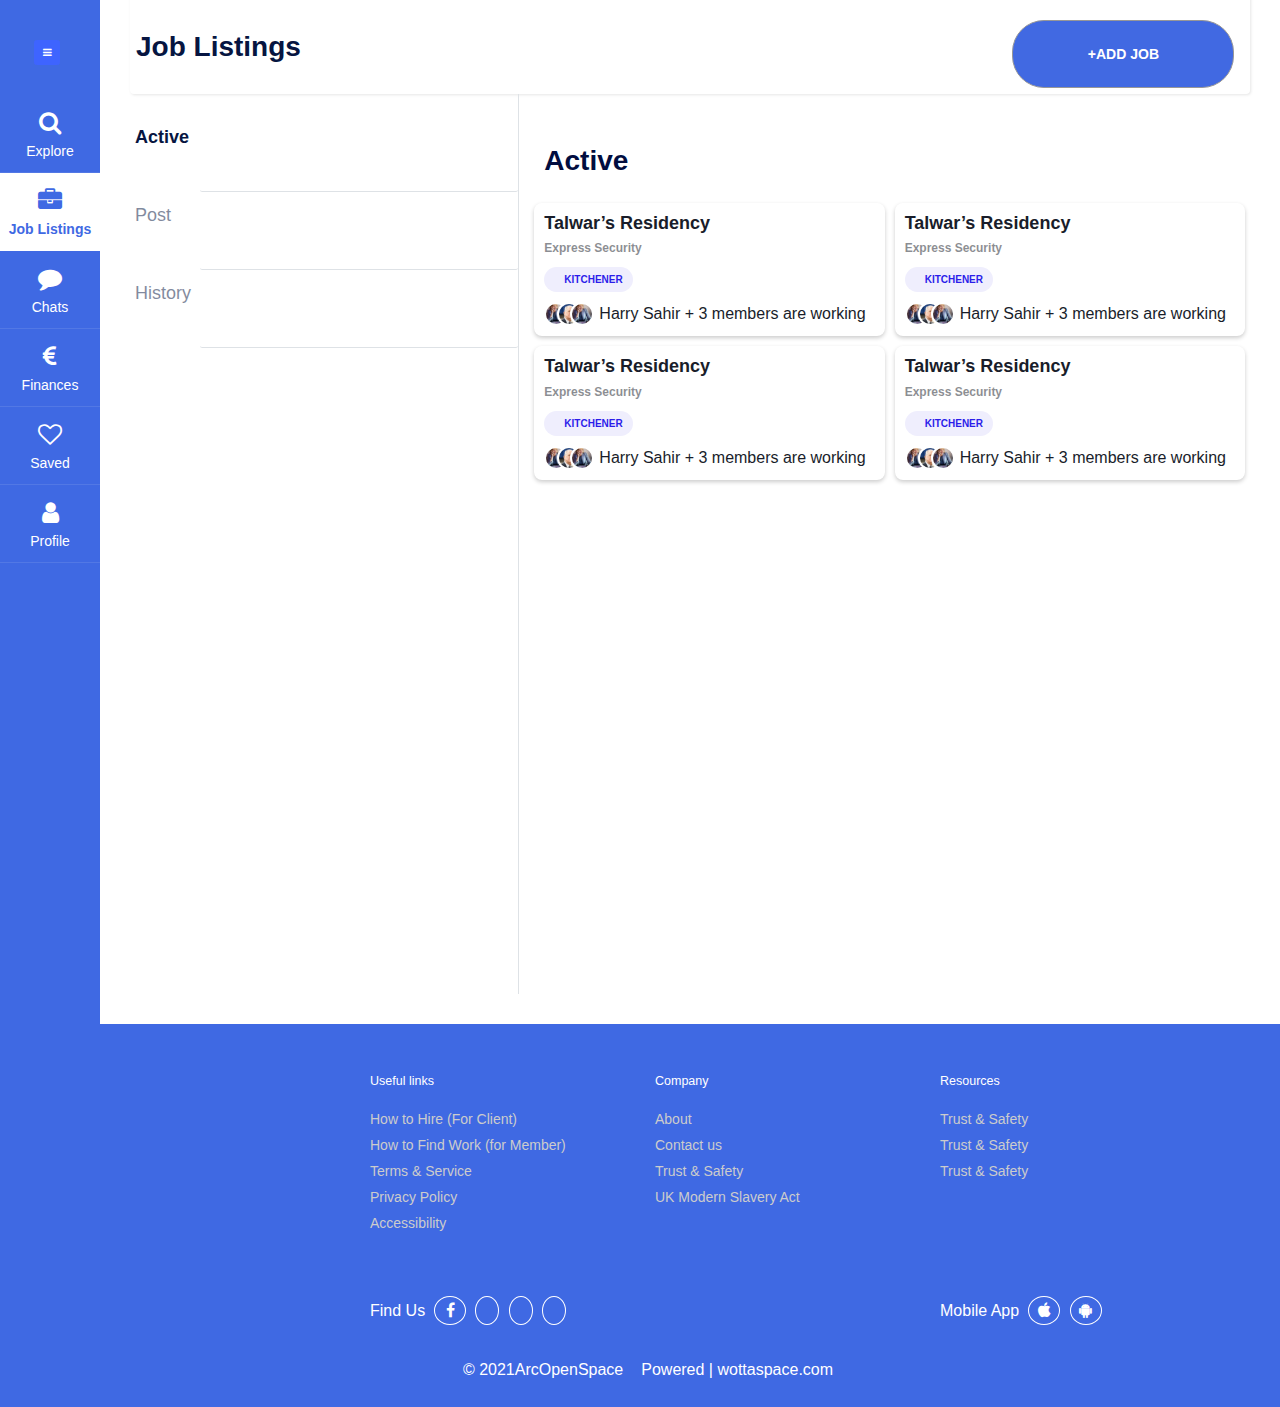
==== commit b6b80389: "Add files via upload" ====
--- a/job-listings.html
+++ b/job-listings.html
@@ -162,8 +162,7 @@
 
               <ul class="nav navbar-nav ml-auto">
                 
-               <button type="button" class="finance-btn"><a href="page-10.html">+ADD JOB</a></button>
-
+                <button type="button" class="finance-btn"><a href="page-10.html">+ADD JOB</a></button>
               </ul>
             </div>
           </div>
--- a/css/responsiveness.css
+++ b/css/responsiveness.css
@@ -26,10 +26,7 @@
   
 }
 
-/* 
-  #Device = Tablets, Ipads (landscape)
-  #Screen = B/w 768px to 1024px
-*/
+/* #Device = Tablets, Ipads (landscape)#Screen = B/w 768px to 1024px*/
 
 @media (min-width: 768px) and (max-width: 1024px) and (orientation: landscape) {
   
@@ -45,10 +42,7 @@
   */
 } 
 
-/* 
-  #Device = Low Resolution Tablets, Mobiles (Landscape)
-  #Screen = B/w 481px to 767px
-*/
+/* #Device = Low Resolution Tablets, Mobiles (Landscape)#Screen = B/w 481px to 767px*/
 
 @media (min-width: 481px) and (max-width: 767px) {
   
@@ -64,10 +58,7 @@
   
 }
 
-/* 
-  #Device = Most of the Smartphones Mobiles (Portrait)
-  #Screen = B/w 320px to 479px
-*/
+/*  #Device = Most of the Smartphones Mobiles (Portrait)#Screen = B/w 320px to 479px*/
 
 @media (min-width: 320px) and (max-width: 480px) {
   
@@ -441,7 +432,10 @@
   
     .collapse ul {
       padding-left: 5px;
-    }
+
+    }
+
+  
   
     .top-btn {
       margin-top: 5px;
@@ -498,100 +492,3 @@
     }
   }
 
-
-/* =========================JOB LISTING PAGE============================== */
-
-@media (min-width: 1025px) and (max-width: 1280px) {
-  
-    /* CSS */
-    
-  }
-  
-  /* 
-    #Device = Tablets, Ipads (portrait)
-    #Screen = B/w 768px to 1024px
-  */
-  
-  @media (min-width: 768px) and (max-width: 1024px) {
-    
-    .navbar h2{
-      margin-left: 0 !important;
-
-    }
-    
-    .finance-btn{
-      margin-left: -5px;
-    }
-    
-  }
-  
-  /* 
-    #Device = Tablets, Ipads (landscape)
-    #Screen = B/w 768px to 1024px
-  */
-  
-  @media (min-width: 768px) and (max-width: 1024px) and (orientation: landscape) {
-    
-    .navbar h2{
-      margin-left: 0 !important;
-    }
-    .finance-btn{
-      margin-left: -5px;
-    }
-  }
-  
-  /* 
-    #Device = Low Resolution Tablets, Mobiles (Landscape)
-    #Screen = B/w 481px to 767px
-  */
-  
-  @media (min-width: 481px) and (max-width: 767px) {
-    
-    .navbar h2{
-      margin-left: 0 !important;
-    }
-    
-    .finance-btn{
-      padding: 23px 37px 22px 37.5px;
-      width: 300px;
-      margin-left: 5px;
-      margin-top: 0px !important;
-    }
-  
-  }
-  
-  /* 
-    #Device = Most of the Smartphones Mobiles (Portrait)
-    #Screen = B/w 320px to 479px
-  */
-  
-  @media (min-width: 320px) and (max-width: 480px) {
-
-    .navbar h2{
-      margin-left: 0 !important;
-    }
-
-    .finance-btn{
-      padding: 12.5px 37px 11px 37.5px;
-      width: 300px;
-      margin-top: 0px !important;
-    }
-  
-    
-  }
-
-  /* #Devices = Most of the Smartphones Mobiles (Portrait)  #Screen = B/w 320px to 479px */
-  @media (min-width: 200px) and (max-width: 280px) {
-    .navbar h2{
-      margin-left: 0 !important;
-      font-size: 22px !important;
-
-    }
-
-    .finance-btn{
-      padding: 12.5px 37px 11px 37.5px !important;
-      width: 200px;
-      margin-top: 0px !important;
-    }
-  
-  }--- a/css/joblisting.css
+++ b/css/joblisting.css
@@ -3,13 +3,27 @@
   border-radius: 32px;
   border: 1px solid #979797;
   padding: 23px 74px 22px 75px;
-  color: #fff;
   font-size: 14px;
   font-weight: 700;
   margin-top: 24px;
   margin-right: -25px;
-}
-
+
+}
+
+.finance-btn a{
+  color: #fff;
+
+}
+
+.finance-btn a:active{
+  color: #fff;
+
+}
+
+.finance-btn a:hover{
+  color: #fff;
+
+}
 /* Tab Styles */
 
 .nav-pills .nav-link.active,
@@ -306,19 +320,99 @@
   }
 }
 
-/* // Extra small devices (portrait phones, less than 576px) */
-@media (max-width: 575.98px) {
-}
-
-/* // Small devices (landscape phones, less than 768px) */
-@media (max-width: 767.98px) {
-    
-}
-
-/* // Medium devices (tablets, less than 992px) */
-@media (max-width: 991.98px) {
-}
-
-/* // Large devices (desktops, less than 1200px) */
-@media (max-width: 1199.98px) {
-}
+
+
+/* =========================JOB LISTING PAGE============================== */
+
+@media (min-width: 1025px) and (max-width: 1280px) {
+  
+  /* CSS */
+  
+}
+
+/* 
+  #Device = Tablets, Ipads (portrait)#Screen = B/w 768px to 1024px*/
+
+@media (min-width: 768px) and (max-width: 1024px) {
+  
+  .navbar h2{
+    margin-left: 0 !important;
+
+  }
+  
+  .finance-btn{
+    margin-left: -5px;
+  }
+  
+}
+
+/* 
+  #Device = Tablets, Ipads (landscape)
+  #Screen = B/w 768px to 1024px
+*/
+
+@media (min-width: 768px) and (max-width: 1024px) and (orientation: landscape) {
+  
+  .navbar h2{
+    margin-left: 0 !important;
+  }
+  .finance-btn{
+    margin-left: -5px;
+  }
+}
+
+/* 
+  #Device = Low Resolution Tablets, Mobiles (Landscape)#Screen = B/w 481px to 767px
+*/
+
+@media (min-width: 481px) and (max-width: 767px) {
+  
+  .navbar h2{
+    margin-left: 0 !important;
+  }
+  
+  .finance-btn{
+    padding: 23px 37px 22px 37.5px;
+    width: 170px;
+    margin-left: 5px;
+    margin-top: 0px !important;
+  }
+
+}
+
+/* 
+  #Device = Most of the Smartphones Mobiles (Portrait)
+  #Screen = B/w 320px to 479px
+*/
+
+@media (min-width: 320px) and (max-width: 480px) {
+
+  .navbar h2{
+    margin-left: 0 !important;
+  }
+
+  .finance-btn{
+    padding: 12.5px 37px 11px 37.5px;
+    width: 170px;
+    margin-top: 0px !important;
+  }
+
+  
+}
+
+/* #Devices = Most of the Smartphones Mobiles (Portrait)  #Screen = B/w 320px to 479px */
+@media (min-width: 200px) and (max-width: 280px) {
+  .navbar h2{
+    margin-left: 0 !important;
+    font-size: 22px !important;
+
+  }
+
+  .finance-btn{
+    padding: 12.5px 37px 11px 37.5px !important;
+    width: 147px;
+    margin-top: 0px !important;
+  }
+
+}
+
